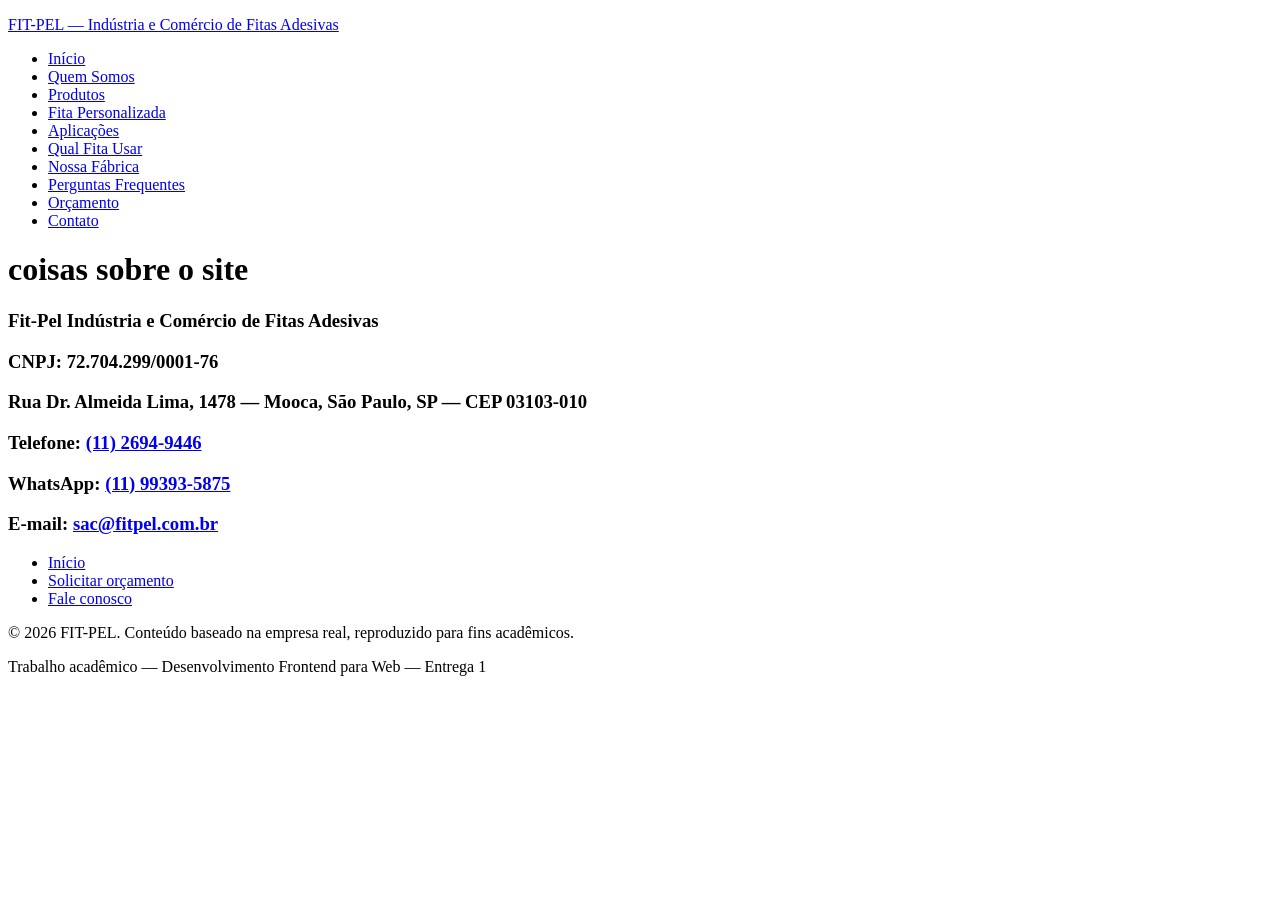
==== index.html @ a75e1e49 "criacao do arquivo index com header e footer" ====
<!DOCTYPE html>
<html lang="pt-BR">
<head>
    <meta charset="UTF-8">
    <meta name="viewport" content="width=device-width, initial-scale=1.0">
    <title>FIT-PEL — Fabricante de Fitas Adesivas em São Paulo</title>
    <meta name="description" content="Fabricante de fitas adesivas há 37 anos. Fitas padrão e personalizadas para indústrias, distribuidores e e-commerces de todo o Brasil.">
</head>
<body>
    <header>
        <p><a href="index.html">FIT-PEL — Indústria e Comércio de Fitas Adesivas</a></p>
        <nav aria-label="Navegação principal">
            <ul>
                <li><a href="index.html" aria-current="page">Início</a></li>
                <!-- criar paginas/quem-somos.html -->
                <li><a href="#">Quem Somos</a></li>
                <!-- criar paginas/produtos.html -->
                <li><a href="#">Produtos</a></li>
                <!-- criar paginas/fita-personalizada.html -->
                <li><a href="#">Fita Personalizada</a></li>
                <!-- criar paginas/aplicacoes.html -->
                <li><a href="#">Aplicações</a></li>
                <!-- criar paginas/qual-fita-usar.html -->
                <li><a href="#">Qual Fita Usar</a></li>
                <!-- criar paginas/fabrica.html -->
                <li><a href="#">Nossa Fábrica</a></li>
                <!-- criar paginas/faq.html -->
                <li><a href="#">Perguntas Frequentes</a></li>
                <!-- criar orcamento.html -->
                <li><a href="#">Orçamento</a></li>
                <!-- criar contato.html -->
                <li><a href="#">Contato</a></li>
            </ul>
        </nav>
    </header>
    
    <h1> coisas sobre o site</h1>

    <footer>
        <h3>
          <p>Fit-Pel Indústria e Comércio de Fitas Adesivas</p>
          <p>CNPJ: 72.704.299/0001-76</p>
          <p>Rua Dr. Almeida Lima, 1478 — Mooca, São Paulo, SP — CEP 03103-010</p>
          <p>Telefone: <a href="tel:+551126949446">(11) 2694-9446</a></p>
          <p>WhatsApp: <a href="https://wa.me/5511993935875">(11) 99393-5875</a></p>
          <p>E-mail: <a href="mailto:sac@fitpel.com.br">sac@fitpel.com.br</a></p>
        </h3>
        <nav aria-label="Links rápidos do rodapé">
            <ul>
                <li><a href="index.html">Início</a></li>
                <!-- TODO: criar orcamento.html -->
                <li><a href="#">Solicitar orçamento</a></li>
                <!-- TODO: criar contato.html -->
                <li><a href="#">Fale conosco</a></li>
            </ul>
        </nav>
        <p>&copy; 2026 FIT-PEL. Conteúdo baseado na empresa real, reproduzido para fins acadêmicos.</p>
        <p>Trabalho acadêmico — Desenvolvimento Frontend para Web — Entrega 1</p>
      </footer>

</body>
</html>
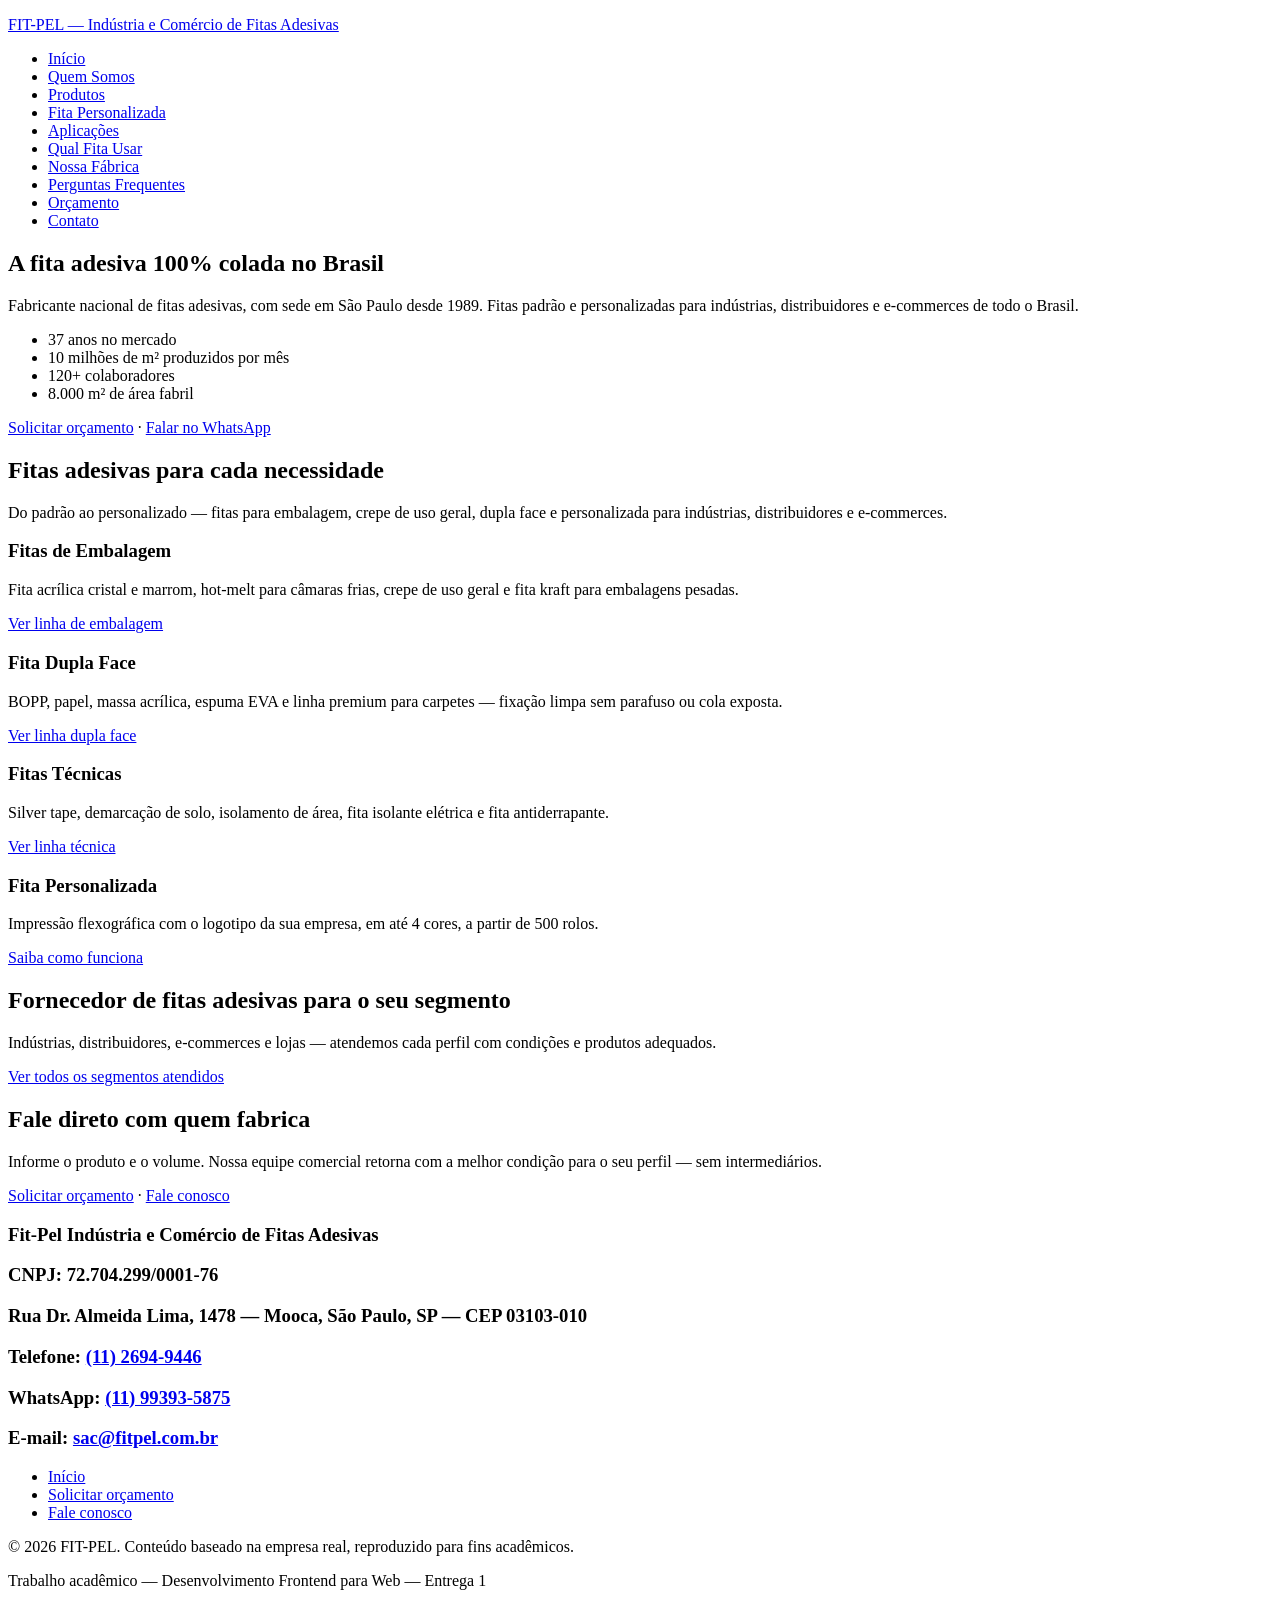
==== commit f482c72f: "feat: adiciona conteudo principal da pagina com main e sections" ====
--- a/index.html
+++ b/index.html
@@ -34,7 +34,76 @@
         </nav>
     </header>
     
-    <h1> coisas sobre o site</h1>
+    <main>
+        <section aria-labelledby="hero-titulo">
+            <h1 id="hero-titulo">A fita adesiva 100% colada no Brasil</h1>
+            <p>Fabricante nacional de fitas adesivas, com sede em São Paulo desde 1989. Fitas padrão e personalizadas para indústrias, distribuidores e e-commerces de todo o Brasil.</p>
+            <ul>
+                <li>37 anos no mercado</li>
+                <li>10 milhões de m² produzidos por mês</li>
+                <li>120+ colaboradores</li>
+                <li>8.000 m² de área fabril</li>
+            </ul>
+            <p>
+                <!-- TODO: criar orcamento.html -->
+                <a href="#">Solicitar orçamento</a> ·
+                <a href="https://wa.me/5511993935875">Falar no WhatsApp</a>
+            </p>
+        </section>
+
+        <section aria-labelledby="linha-titulo">
+            <h2 id="linha-titulo">Fitas adesivas para cada necessidade</h2>
+            <p>Do padrão ao personalizado — fitas para embalagem, crepe de uso geral, dupla face e personalizada para indústrias, distribuidores e e-commerces.</p>
+
+            <article>
+                <h3>Fitas de Embalagem</h3>
+                <p>Fita acrílica cristal e marrom, hot-melt para câmaras frias, crepe de uso geral e fita kraft para embalagens pesadas.</p>
+                <!-- criar paginas/produtos.html -->
+                <p><a href="#">Ver linha de embalagem</a></p>
+            </article>
+
+            <article>
+                <h3>Fita Dupla Face</h3>
+                <p>BOPP, papel, massa acrílica, espuma EVA e linha premium para carpetes — fixação limpa sem parafuso ou cola exposta.</p>
+                <!-- TODO: criar paginas/produtos.html -->
+                <p><a href="#">Ver linha dupla face</a></p>
+            </article>
+
+            <article>
+                <h3>Fitas Técnicas</h3>
+                <p>Silver tape, demarcação de solo, isolamento de área, fita isolante elétrica e fita antiderrapante.</p>
+                <!-- TODO: criar paginas/produtos.html -->
+                <p><a href="#">Ver linha técnica</a></p>
+            </article>
+
+            <article>
+                <h3>Fita Personalizada</h3>
+                <p>Impressão flexográfica com o logotipo da sua empresa, em até 4 cores, a partir de 500 rolos.</p>
+                <!-- TODO: criar paginas/fita-personalizada.html -->
+                <p><a href="#">Saiba como funciona</a></p>
+            </article>
+        </section>
+
+        <section aria-labelledby="segmentos-titulo">
+            <h2 id="segmentos-titulo">Fornecedor de fitas adesivas para o seu segmento</h2>
+            <p>Indústrias, distribuidores, e-commerces e lojas — atendemos cada perfil com condições e produtos adequados.</p>
+            <!-- TODO: criar paginas/aplicacoes.html -->
+            <p><a href="#">Ver todos os segmentos atendidos</a></p>
+        </section>
+
+        <section aria-labelledby="cta-titulo">
+            <h2 id="cta-titulo">Fale direto com quem fabrica</h2>
+            <p>Informe o produto e o volume. Nossa equipe comercial retorna com a melhor condição para o seu perfil — sem intermediários.</p>
+            <p>
+                <!-- criar orcamento.html -->
+                <a href="#">Solicitar orçamento</a> ·
+                <!-- criar contato.html -->
+                <a href="#">Fale conosco</a>
+            </p>
+        </section>
+
+
+    </main>
 
     <footer>
         <h3>
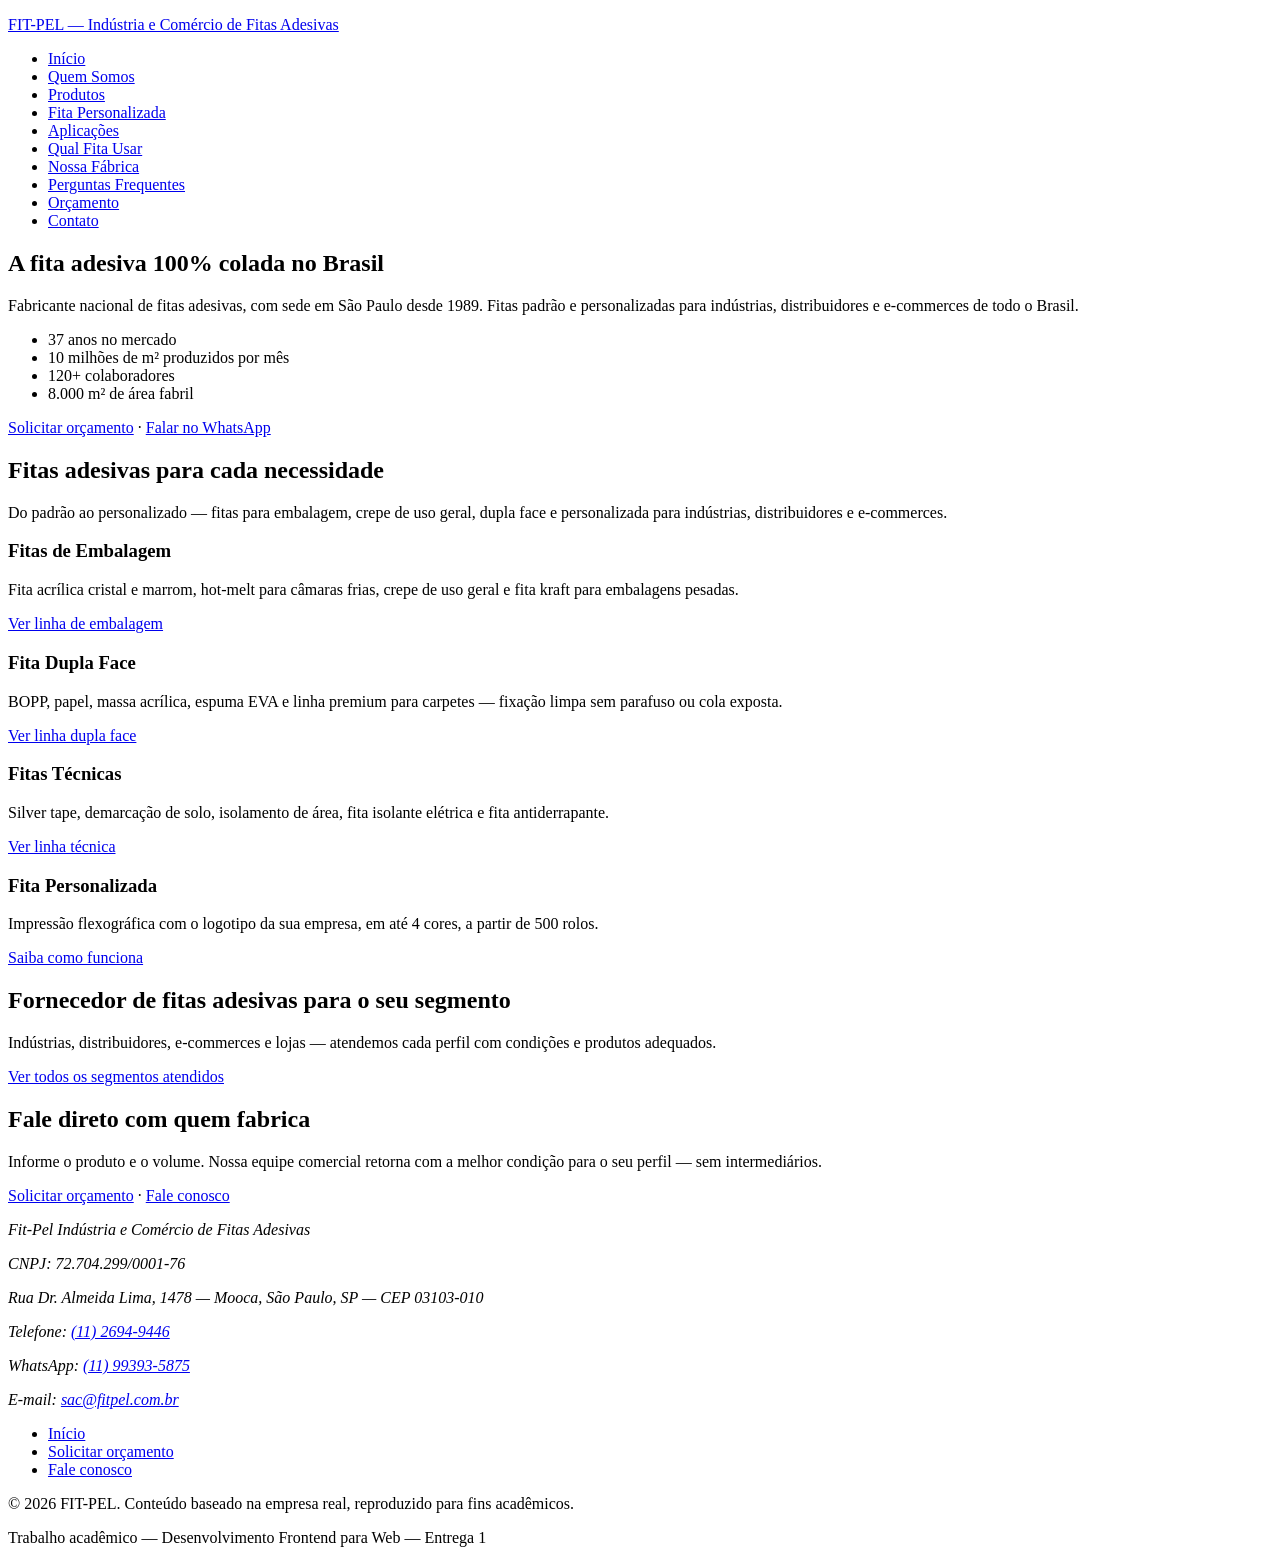
==== commit 9765bcd5: "chore: padroniza comentarios TODO no codigo" ====
--- a/index.html
+++ b/index.html
@@ -7,6 +7,7 @@
     <meta name="description" content="Fabricante de fitas adesivas há 37 anos. Fitas padrão e personalizadas para indústrias, distribuidores e e-commerces de todo o Brasil.">
 </head>
 <body>
+
     <header>
         <p><a href="index.html">FIT-PEL — Indústria e Comércio de Fitas Adesivas</a></p>
         <nav aria-label="Navegação principal">
@@ -58,14 +59,14 @@
             <article>
                 <h3>Fitas de Embalagem</h3>
                 <p>Fita acrílica cristal e marrom, hot-melt para câmaras frias, crepe de uso geral e fita kraft para embalagens pesadas.</p>
-                <!-- criar paginas/produtos.html -->
+                <!-- TODO: criar paginas/produtos.html -->
                 <p><a href="#">Ver linha de embalagem</a></p>
             </article>
 
             <article>
                 <h3>Fita Dupla Face</h3>
                 <p>BOPP, papel, massa acrílica, espuma EVA e linha premium para carpetes — fixação limpa sem parafuso ou cola exposta.</p>
-                <!-- TODO: criar paginas/produtos.html -->
+                <!-- TODO:criar paginas/produtos.html -->
                 <p><a href="#">Ver linha dupla face</a></p>
             </article>
 
@@ -87,7 +88,7 @@
         <section aria-labelledby="segmentos-titulo">
             <h2 id="segmentos-titulo">Fornecedor de fitas adesivas para o seu segmento</h2>
             <p>Indústrias, distribuidores, e-commerces e lojas — atendemos cada perfil com condições e produtos adequados.</p>
-            <!-- TODO: criar paginas/aplicacoes.html -->
+            <!-- TODO: paginas/aplicacoes.html -->
             <p><a href="#">Ver todos os segmentos atendidos</a></p>
         </section>
 
@@ -95,25 +96,24 @@
             <h2 id="cta-titulo">Fale direto com quem fabrica</h2>
             <p>Informe o produto e o volume. Nossa equipe comercial retorna com a melhor condição para o seu perfil — sem intermediários.</p>
             <p>
-                <!-- criar orcamento.html -->
+                <!-- TODO: criar orcamento.html -->
                 <a href="#">Solicitar orçamento</a> ·
-                <!-- criar contato.html -->
+                <!-- TODO: criar contato.html -->
                 <a href="#">Fale conosco</a>
             </p>
         </section>
 
-
     </main>
 
     <footer>
-        <h3>
+        <address>
           <p>Fit-Pel Indústria e Comércio de Fitas Adesivas</p>
           <p>CNPJ: 72.704.299/0001-76</p>
           <p>Rua Dr. Almeida Lima, 1478 — Mooca, São Paulo, SP — CEP 03103-010</p>
           <p>Telefone: <a href="tel:+551126949446">(11) 2694-9446</a></p>
           <p>WhatsApp: <a href="https://wa.me/5511993935875">(11) 99393-5875</a></p>
           <p>E-mail: <a href="mailto:sac@fitpel.com.br">sac@fitpel.com.br</a></p>
-        </h3>
+        </address>
         <nav aria-label="Links rápidos do rodapé">
             <ul>
                 <li><a href="index.html">Início</a></li>
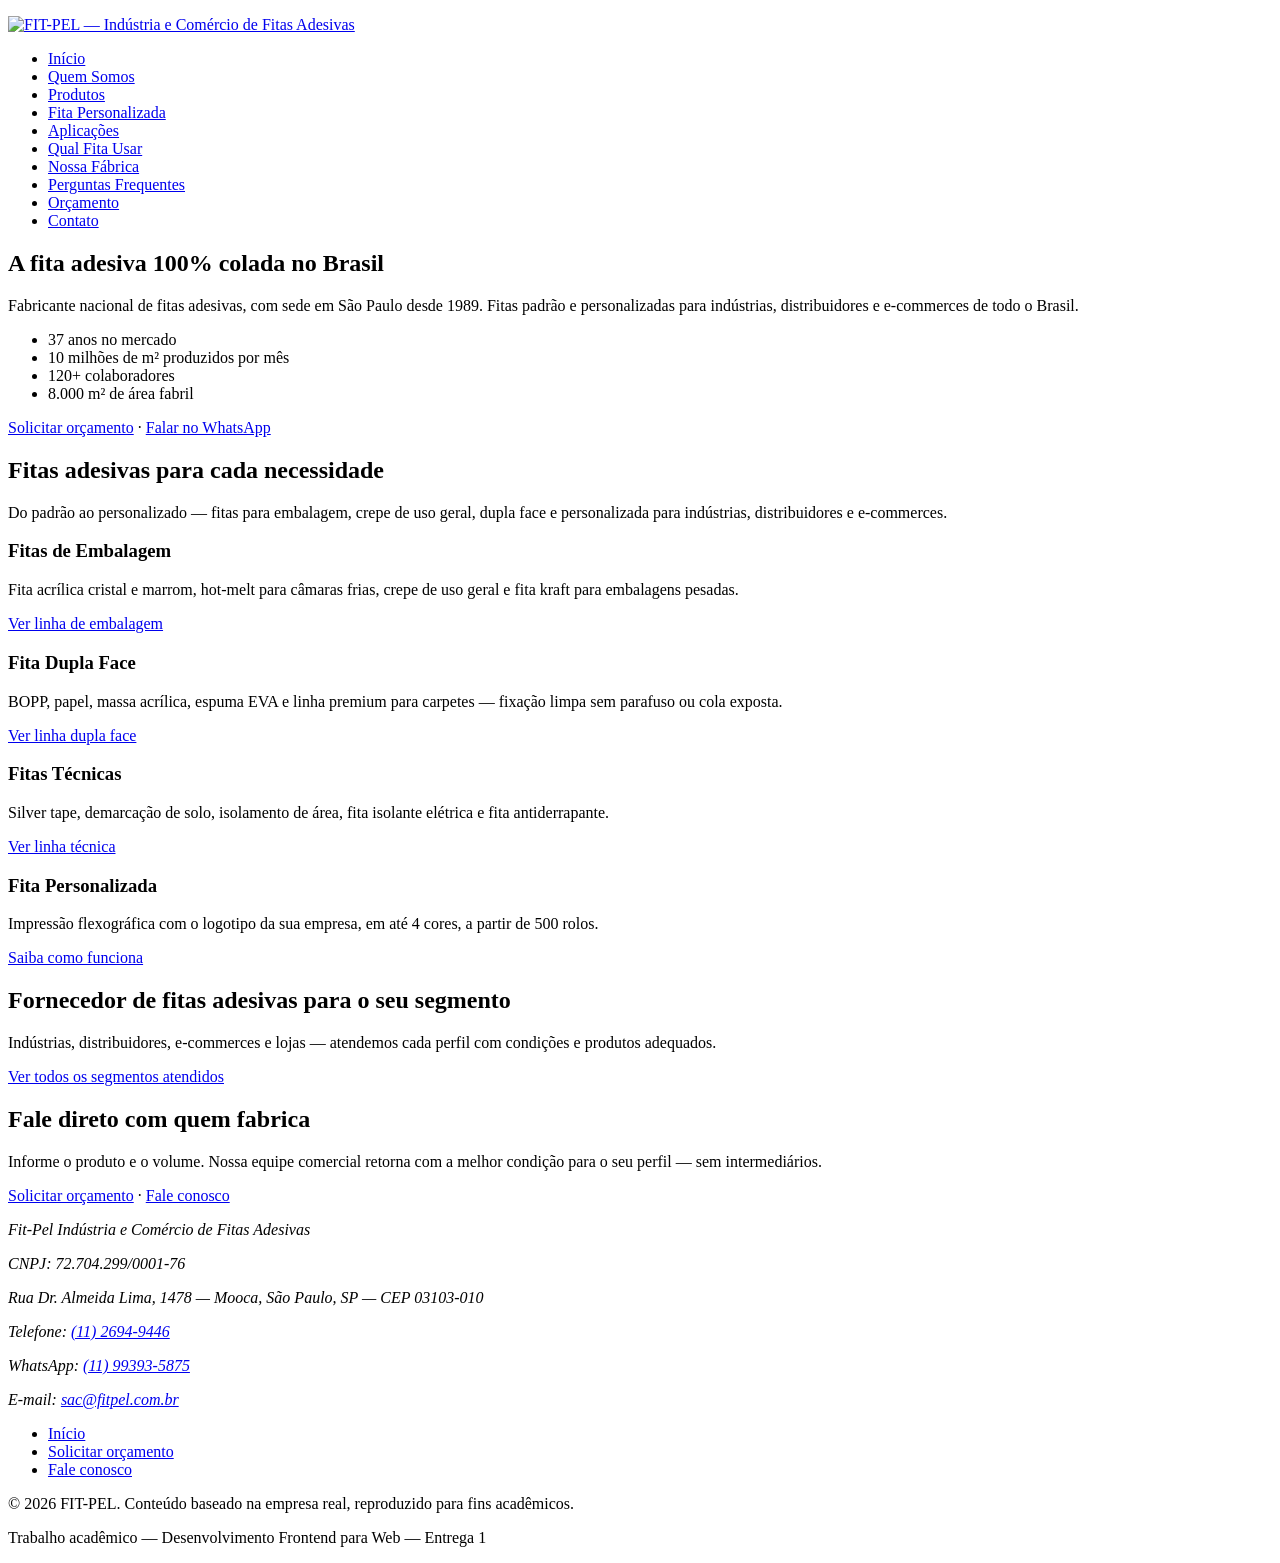
==== commit 9d8f7f73: "feat: adiciona conteudo principal da pagina inicial" ====
--- a/index.html
+++ b/index.html
@@ -1,131 +1,133 @@
 <!DOCTYPE html>
 <html lang="pt-BR">
+
 <head>
-    <meta charset="UTF-8">
-    <meta name="viewport" content="width=device-width, initial-scale=1.0">
-    <title>FIT-PEL — Fabricante de Fitas Adesivas em São Paulo</title>
-    <meta name="description" content="Fabricante de fitas adesivas há 37 anos. Fitas padrão e personalizadas para indústrias, distribuidores e e-commerces de todo o Brasil.">
+  <meta charset="UTF-8">
+  <meta name="viewport" content="width=device-width, initial-scale=1.0">
+  <title>FIT-PEL — Fabricante de Fitas Adesivas em São Paulo</title>
+  <meta name="description"
+    content="Fabricante de fitas adesivas há 37 anos. Fitas padrão e personalizadas para indústrias, distribuidores e e-commerces de todo o Brasil.">
 </head>
+
 <body>
 
-    <header>
-        <p><a href="index.html">FIT-PEL — Indústria e Comércio de Fitas Adesivas</a></p>
-        <nav aria-label="Navegação principal">
-            <ul>
-                <li><a href="index.html" aria-current="page">Início</a></li>
-                <!-- criar paginas/quem-somos.html -->
-                <li><a href="#">Quem Somos</a></li>
-                <!-- criar paginas/produtos.html -->
-                <li><a href="#">Produtos</a></li>
-                <!-- criar paginas/fita-personalizada.html -->
-                <li><a href="#">Fita Personalizada</a></li>
-                <!-- criar paginas/aplicacoes.html -->
-                <li><a href="#">Aplicações</a></li>
-                <!-- criar paginas/qual-fita-usar.html -->
-                <li><a href="#">Qual Fita Usar</a></li>
-                <!-- criar paginas/fabrica.html -->
-                <li><a href="#">Nossa Fábrica</a></li>
-                <!-- criar paginas/faq.html -->
-                <li><a href="#">Perguntas Frequentes</a></li>
-                <!-- criar orcamento.html -->
-                <li><a href="#">Orçamento</a></li>
-                <!-- criar contato.html -->
-                <li><a href="#">Contato</a></li>
-            </ul>
-        </nav>
-    </header>
-    
-    <main>
-        <section aria-labelledby="hero-titulo">
-            <h1 id="hero-titulo">A fita adesiva 100% colada no Brasil</h1>
-            <p>Fabricante nacional de fitas adesivas, com sede em São Paulo desde 1989. Fitas padrão e personalizadas para indústrias, distribuidores e e-commerces de todo o Brasil.</p>
-            <ul>
-                <li>37 anos no mercado</li>
-                <li>10 milhões de m² produzidos por mês</li>
-                <li>120+ colaboradores</li>
-                <li>8.000 m² de área fabril</li>
-            </ul>
-            <p>
-                <!-- TODO: criar orcamento.html -->
-                <a href="#">Solicitar orçamento</a> ·
-                <a href="https://wa.me/5511993935875">Falar no WhatsApp</a>
-            </p>
-        </section>
+  <header>
+    <p><a href="index.html"><img src="assets/img/logo-fitpel.webp" alt="FIT-PEL — Indústria e Comércio de Fitas Adesivas" width="150"></a></p>
+    <nav aria-label="Navegação principal">
+      <ul>
+        <li><a href="index.html" aria-current="page">Início</a></li>
+        <li><a href="paginas/quem-somos.html">Quem Somos</a></li>
+        <li><a href="paginas/produtos.html">Produtos</a></li>
+        <li><a href="paginas/fita-personalizada.html">Fita Personalizada</a></li>
+        <li><a href="paginas/aplicacoes.html">Aplicações</a></li>
+        <li><a href="paginas/qual-fita-usar.html">Qual Fita Usar</a></li>
+        <li><a href="paginas/fabrica.html">Nossa Fábrica</a></li>
+        <li><a href="paginas/faq.html">Perguntas Frequentes</a></li>
+        <li><a href="orcamento.html">Orçamento</a></li>
+        <li><a href="contato.html">Contato</a></li>
+      </ul>
+    </nav>
+  </header>
 
-        <section aria-labelledby="linha-titulo">
-            <h2 id="linha-titulo">Fitas adesivas para cada necessidade</h2>
-            <p>Do padrão ao personalizado — fitas para embalagem, crepe de uso geral, dupla face e personalizada para indústrias, distribuidores e e-commerces.</p>
+  <main>
+    <section aria-labelledby="hero-titulo">
+      <h1 id="hero-titulo">A fita adesiva 100% colada no Brasil</h1>
+      <p>Fabricante nacional de fitas adesivas, com sede em São Paulo desde 1989. Fitas padrão e personalizadas
+        para indústrias, distribuidores e e-commerces de todo o Brasil.</p>
+      <ul>
+        <li>37 anos no mercado</li>
+        <li>10 milhões de m² produzidos por mês</li>
+        <li>120+ colaboradores</li>
+        <li>8.000 m² de área fabril</li>
+      </ul>
+      <p>
+        <!-- TODO: criar orcamento.html -->
+        <a href="#">Solicitar orçamento</a> ·
+        <a href="https://wa.me/5511993935875">Falar no WhatsApp</a>
+      </p>
+    </section>
 
-            <article>
-                <h3>Fitas de Embalagem</h3>
-                <p>Fita acrílica cristal e marrom, hot-melt para câmaras frias, crepe de uso geral e fita kraft para embalagens pesadas.</p>
-                <!-- TODO: criar paginas/produtos.html -->
-                <p><a href="#">Ver linha de embalagem</a></p>
-            </article>
+    <section aria-labelledby="linha-titulo">
+      <h2 id="linha-titulo">Fitas adesivas para cada necessidade</h2>
+      <p>Do padrão ao personalizado — fitas para embalagem, crepe de uso geral, dupla face e personalizada para
+        indústrias, distribuidores e e-commerces.</p>
 
-            <article>
-                <h3>Fita Dupla Face</h3>
-                <p>BOPP, papel, massa acrílica, espuma EVA e linha premium para carpetes — fixação limpa sem parafuso ou cola exposta.</p>
-                <!-- TODO:criar paginas/produtos.html -->
-                <p><a href="#">Ver linha dupla face</a></p>
-            </article>
+      <article>
+        <h3>Fitas de Embalagem</h3>
+        <p>Fita acrílica cristal e marrom, hot-melt para câmaras frias, crepe de uso geral e fita kraft para
+          embalagens pesadas.</p>
+        <!-- TODO: criar paginas/produtos.html -->
+        <p><a href="#">Ver linha de embalagem</a></p>
+      </article>
 
-            <article>
-                <h3>Fitas Técnicas</h3>
-                <p>Silver tape, demarcação de solo, isolamento de área, fita isolante elétrica e fita antiderrapante.</p>
-                <!-- TODO: criar paginas/produtos.html -->
-                <p><a href="#">Ver linha técnica</a></p>
-            </article>
+      <article>
+        <h3>Fita Dupla Face</h3>
+        <p>BOPP, papel, massa acrílica, espuma EVA e linha premium para carpetes — fixação limpa sem parafuso ou
+          cola exposta.</p>
+        <!-- TODO:criar paginas/produtos.html -->
+        <p><a href="#">Ver linha dupla face</a></p>
+      </article>
 
-            <article>
-                <h3>Fita Personalizada</h3>
-                <p>Impressão flexográfica com o logotipo da sua empresa, em até 4 cores, a partir de 500 rolos.</p>
-                <!-- TODO: criar paginas/fita-personalizada.html -->
-                <p><a href="#">Saiba como funciona</a></p>
-            </article>
-        </section>
+      <article>
+        <h3>Fitas Técnicas</h3>
+        <p>Silver tape, demarcação de solo, isolamento de área, fita isolante elétrica e fita antiderrapante.
+        </p>
+        <!-- TODO: criar paginas/produtos.html -->
+        <p><a href="#">Ver linha técnica</a></p>
+      </article>
 
-        <section aria-labelledby="segmentos-titulo">
-            <h2 id="segmentos-titulo">Fornecedor de fitas adesivas para o seu segmento</h2>
-            <p>Indústrias, distribuidores, e-commerces e lojas — atendemos cada perfil com condições e produtos adequados.</p>
-            <!-- TODO: paginas/aplicacoes.html -->
-            <p><a href="#">Ver todos os segmentos atendidos</a></p>
-        </section>
+      <article>
+        <h3>Fita Personalizada</h3>
+        <p>Impressão flexográfica com o logotipo da sua empresa, em até 4 cores, a partir de 500 rolos.</p>
+        <!-- TODO: criar paginas/fita-personalizada.html -->
+        <p><a href="#">Saiba como funciona</a></p>
+      </article>
+    </section>
 
-        <section aria-labelledby="cta-titulo">
-            <h2 id="cta-titulo">Fale direto com quem fabrica</h2>
-            <p>Informe o produto e o volume. Nossa equipe comercial retorna com a melhor condição para o seu perfil — sem intermediários.</p>
-            <p>
-                <!-- TODO: criar orcamento.html -->
-                <a href="#">Solicitar orçamento</a> ·
-                <!-- TODO: criar contato.html -->
-                <a href="#">Fale conosco</a>
-            </p>
-        </section>
+    <section aria-labelledby="segmentos-titulo">
+      <h2 id="segmentos-titulo">Fornecedor de fitas adesivas para o seu segmento</h2>
+      <p>Indústrias, distribuidores, e-commerces e lojas — atendemos cada perfil com condições e produtos
+        adequados.</p>
+      <!-- TODO: paginas/aplicacoes.html -->
+      <p><a href="#">Ver todos os segmentos atendidos</a></p>
+    </section>
 
-    </main>
+    <section aria-labelledby="cta-titulo">
+      <h2 id="cta-titulo">Fale direto com quem fabrica</h2>
+      <p>Informe o produto e o volume. Nossa equipe comercial retorna com a melhor condição para o seu perfil —
+        sem intermediários.</p>
+      <p>
+        <!-- TODO: criar orcamento.html -->
+        <a href="#">Solicitar orçamento</a> ·
+        <!-- TODO: criar contato.html -->
+        <a href="#">Fale conosco</a>
+      </p>
+    </section>
 
-    <footer>
-        <address>
-          <p>Fit-Pel Indústria e Comércio de Fitas Adesivas</p>
-          <p>CNPJ: 72.704.299/0001-76</p>
-          <p>Rua Dr. Almeida Lima, 1478 — Mooca, São Paulo, SP — CEP 03103-010</p>
-          <p>Telefone: <a href="tel:+551126949446">(11) 2694-9446</a></p>
-          <p>WhatsApp: <a href="https://wa.me/5511993935875">(11) 99393-5875</a></p>
-          <p>E-mail: <a href="mailto:sac@fitpel.com.br">sac@fitpel.com.br</a></p>
-        </address>
-        <nav aria-label="Links rápidos do rodapé">
-            <ul>
-                <li><a href="index.html">Início</a></li>
-                <!-- TODO: criar orcamento.html -->
-                <li><a href="#">Solicitar orçamento</a></li>
-                <!-- TODO: criar contato.html -->
-                <li><a href="#">Fale conosco</a></li>
-            </ul>
-        </nav>
-        <p>&copy; 2026 FIT-PEL. Conteúdo baseado na empresa real, reproduzido para fins acadêmicos.</p>
-        <p>Trabalho acadêmico — Desenvolvimento Frontend para Web — Entrega 1</p>
-      </footer>
+  </main>
+
+  <footer>
+    <address>
+      <p>Fit-Pel Indústria e Comércio de Fitas Adesivas</p>
+      <p>CNPJ: 72.704.299/0001-76</p>
+      <p>Rua Dr. Almeida Lima, 1478 — Mooca, São Paulo, SP — CEP 03103-010</p>
+      <p>Telefone: <a href="tel:+551126949446">(11) 2694-9446</a></p>
+      <p>WhatsApp: <a href="https://wa.me/5511993935875">(11) 99393-5875</a></p>
+      <p>E-mail: <a href="mailto:sac@fitpel.com.br">sac@fitpel.com.br</a></p>
+    </address>
+    <nav aria-label="Links rápidos do rodapé">
+      <ul>
+        <li><a href="index.html">Início</a></li>
+        <!-- TODO: criar orcamento.html -->
+        <li><a href="#">Solicitar orçamento</a></li>
+        <!-- TODO: criar contato.html -->
+        <li><a href="#">Fale conosco</a></li>
+      </ul>
+    </nav>
+    <p>&copy; 2026 FIT-PEL. Conteúdo baseado na empresa real, reproduzido para fins acadêmicos.</p>
+    <p>Trabalho acadêmico — Desenvolvimento Frontend para Web — Entrega 1</p>
+  </footer>
 
 </body>
+
 </html>
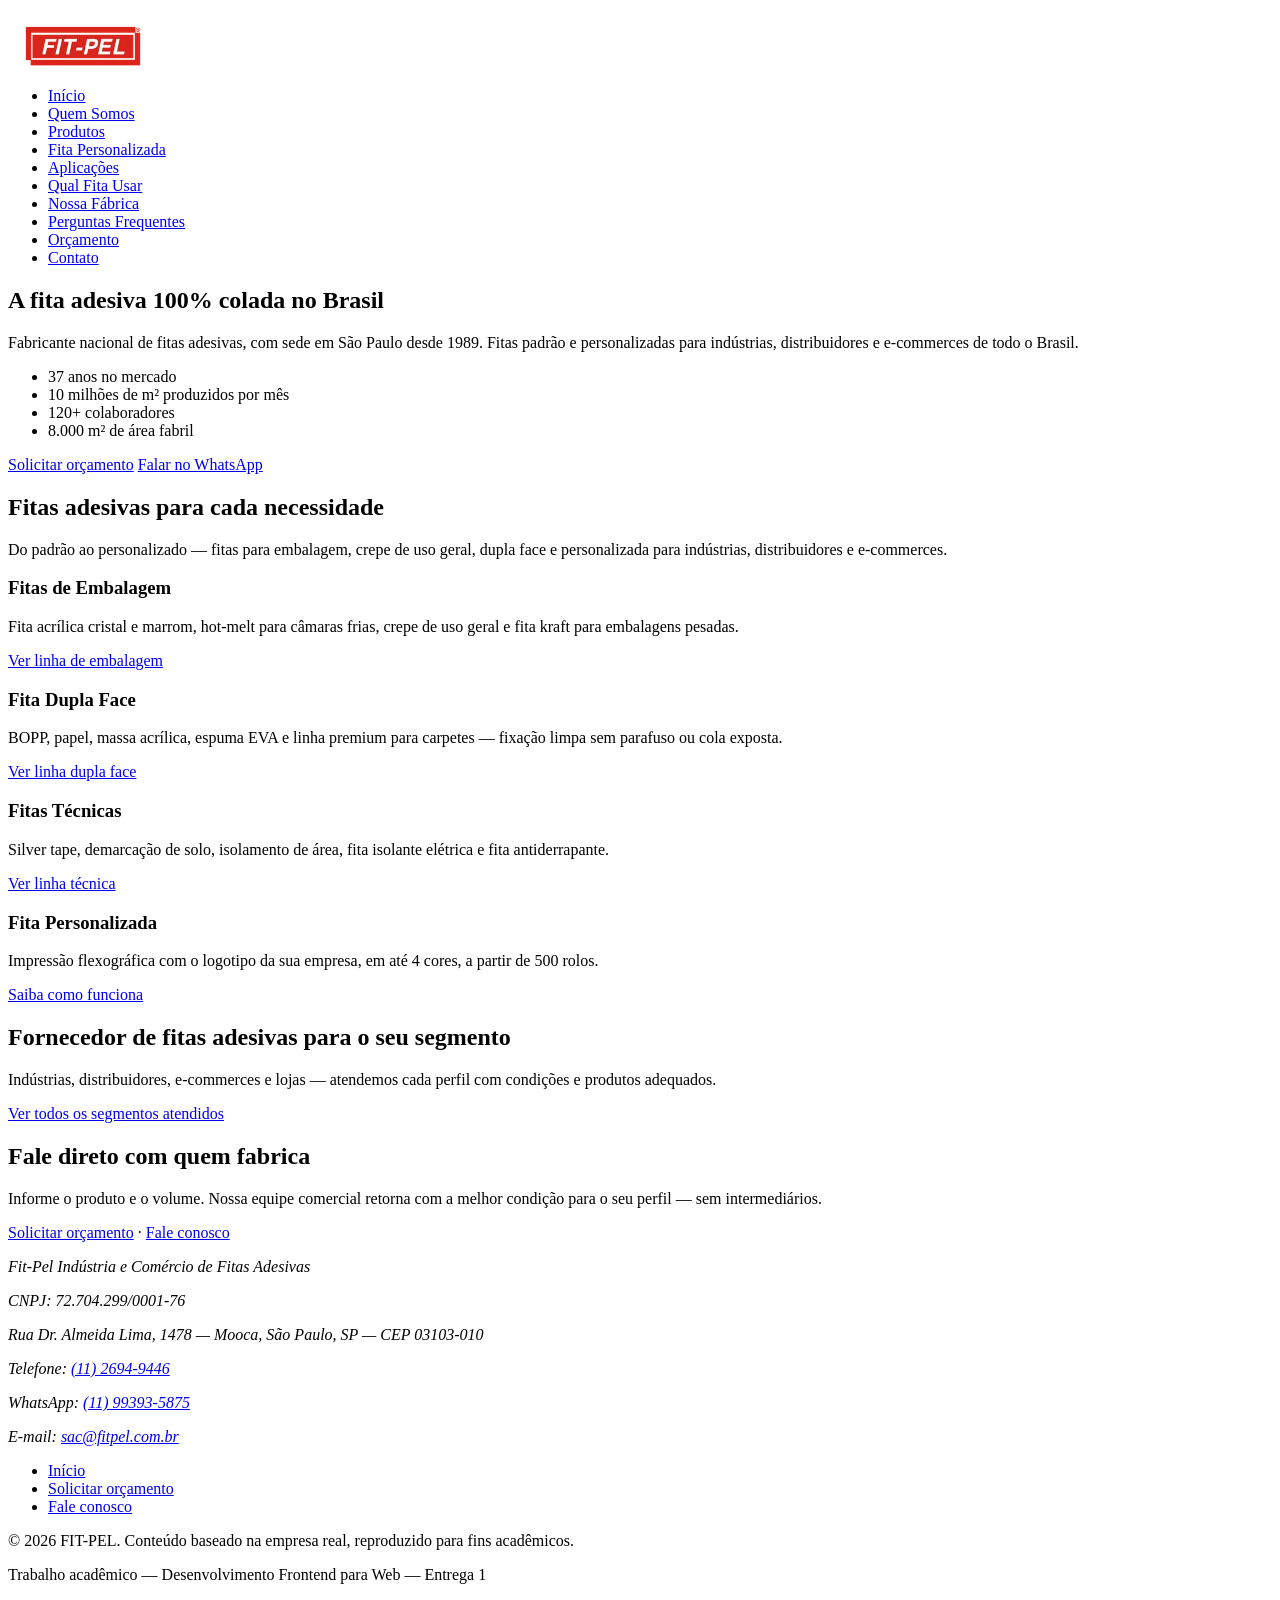
==== commit 6849f931: "Versão 1.0 - ajustes finais no site e README" ====
--- a/index.html
+++ b/index.html
@@ -23,8 +23,8 @@
         <li><a href="paginas/qual-fita-usar.html">Qual Fita Usar</a></li>
         <li><a href="paginas/fabrica.html">Nossa Fábrica</a></li>
         <li><a href="paginas/faq.html">Perguntas Frequentes</a></li>
-        <li><a href="orcamento.html">Orçamento</a></li>
-        <li><a href="contato.html">Contato</a></li>
+        <li><a href="paginas/orcamento.html">Orçamento</a></li>
+        <li><a href="paginas/contato.html">Contato</a></li>
       </ul>
     </nav>
   </header>
@@ -41,8 +41,7 @@
         <li>8.000 m² de área fabril</li>
       </ul>
       <p>
-        <!-- TODO: criar orcamento.html -->
-        <a href="#">Solicitar orçamento</a> ·
+        <a href="paginas/orcamento.html">Solicitar orçamento</a> 
         <a href="https://wa.me/5511993935875">Falar no WhatsApp</a>
       </p>
     </section>
@@ -56,31 +55,27 @@
         <h3>Fitas de Embalagem</h3>
         <p>Fita acrílica cristal e marrom, hot-melt para câmaras frias, crepe de uso geral e fita kraft para
           embalagens pesadas.</p>
-        <!-- TODO: criar paginas/produtos.html -->
-        <p><a href="#">Ver linha de embalagem</a></p>
+        <p><a href="paginas/produtos.html">Ver linha de embalagem</a></p>
       </article>
 
       <article>
         <h3>Fita Dupla Face</h3>
         <p>BOPP, papel, massa acrílica, espuma EVA e linha premium para carpetes — fixação limpa sem parafuso ou
           cola exposta.</p>
-        <!-- TODO:criar paginas/produtos.html -->
-        <p><a href="#">Ver linha dupla face</a></p>
+        <p><a href="paginas/produtos.html">Ver linha dupla face</a></p>
       </article>
 
       <article>
         <h3>Fitas Técnicas</h3>
         <p>Silver tape, demarcação de solo, isolamento de área, fita isolante elétrica e fita antiderrapante.
         </p>
-        <!-- TODO: criar paginas/produtos.html -->
-        <p><a href="#">Ver linha técnica</a></p>
+        <p><a href="paginas/produtos.html">Ver linha técnica</a></p>
       </article>
 
       <article>
         <h3>Fita Personalizada</h3>
         <p>Impressão flexográfica com o logotipo da sua empresa, em até 4 cores, a partir de 500 rolos.</p>
-        <!-- TODO: criar paginas/fita-personalizada.html -->
-        <p><a href="#">Saiba como funciona</a></p>
+        <p><a href="paginas/fita-personalizada.html">Saiba como funciona</a></p>
       </article>
     </section>
 
@@ -88,8 +83,7 @@
       <h2 id="segmentos-titulo">Fornecedor de fitas adesivas para o seu segmento</h2>
       <p>Indústrias, distribuidores, e-commerces e lojas — atendemos cada perfil com condições e produtos
         adequados.</p>
-      <!-- TODO: paginas/aplicacoes.html -->
-      <p><a href="#">Ver todos os segmentos atendidos</a></p>
+      <p><a href="paginas/aplicacoes.html">Ver todos os segmentos atendidos</a></p>
     </section>
 
     <section aria-labelledby="cta-titulo">
@@ -97,10 +91,8 @@
       <p>Informe o produto e o volume. Nossa equipe comercial retorna com a melhor condição para o seu perfil —
         sem intermediários.</p>
       <p>
-        <!-- TODO: criar orcamento.html -->
-        <a href="#">Solicitar orçamento</a> ·
-        <!-- TODO: criar contato.html -->
-        <a href="#">Fale conosco</a>
+        <a href="paginas/orcamento.html">Solicitar orçamento</a> ·
+        <a href="paginas/contato.html">Fale conosco</a>
       </p>
     </section>
 
@@ -118,10 +110,8 @@
     <nav aria-label="Links rápidos do rodapé">
       <ul>
         <li><a href="index.html">Início</a></li>
-        <!-- TODO: criar orcamento.html -->
-        <li><a href="#">Solicitar orçamento</a></li>
-        <!-- TODO: criar contato.html -->
-        <li><a href="#">Fale conosco</a></li>
+        <li><a href="paginas/orcamento.html">Solicitar orçamento</a></li>
+        <li><a href="paginas/contato.html">Fale conosco</a></li>
       </ul>
     </nav>
     <p>&copy; 2026 FIT-PEL. Conteúdo baseado na empresa real, reproduzido para fins acadêmicos.</p>
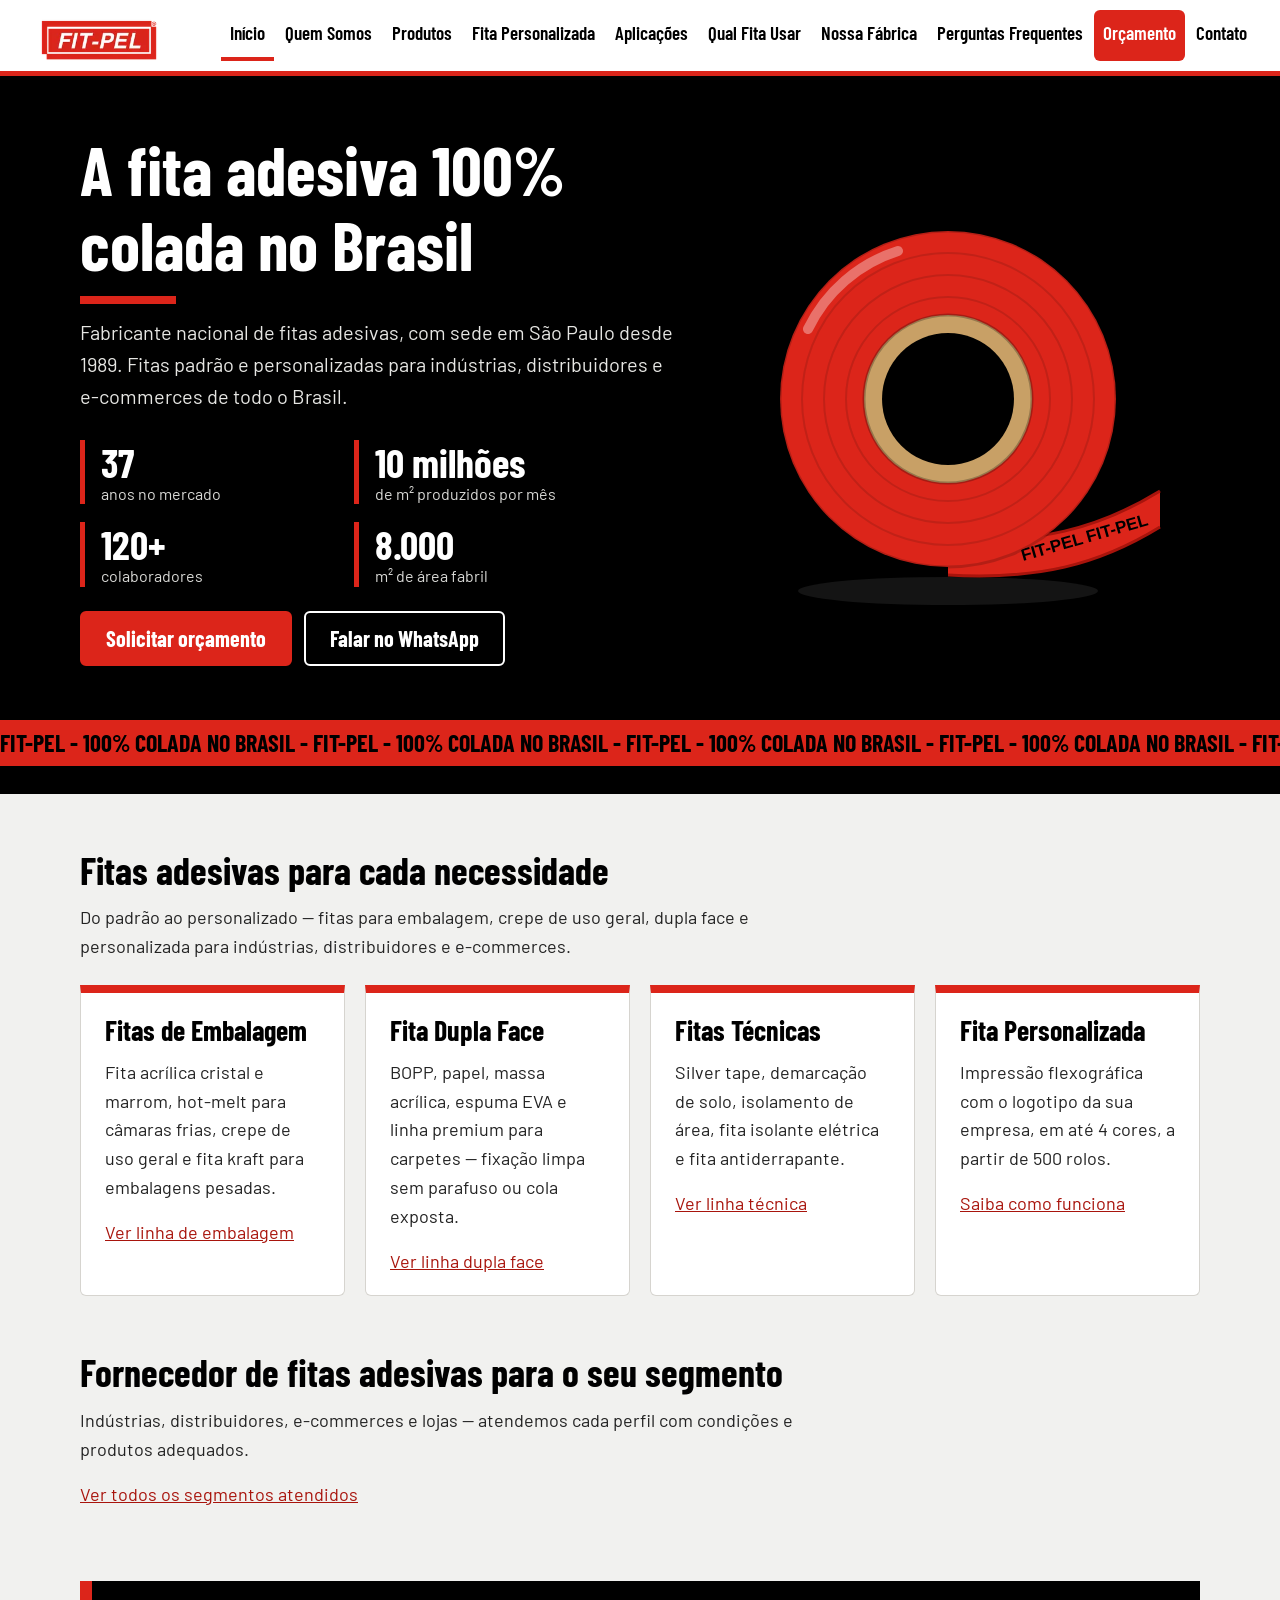
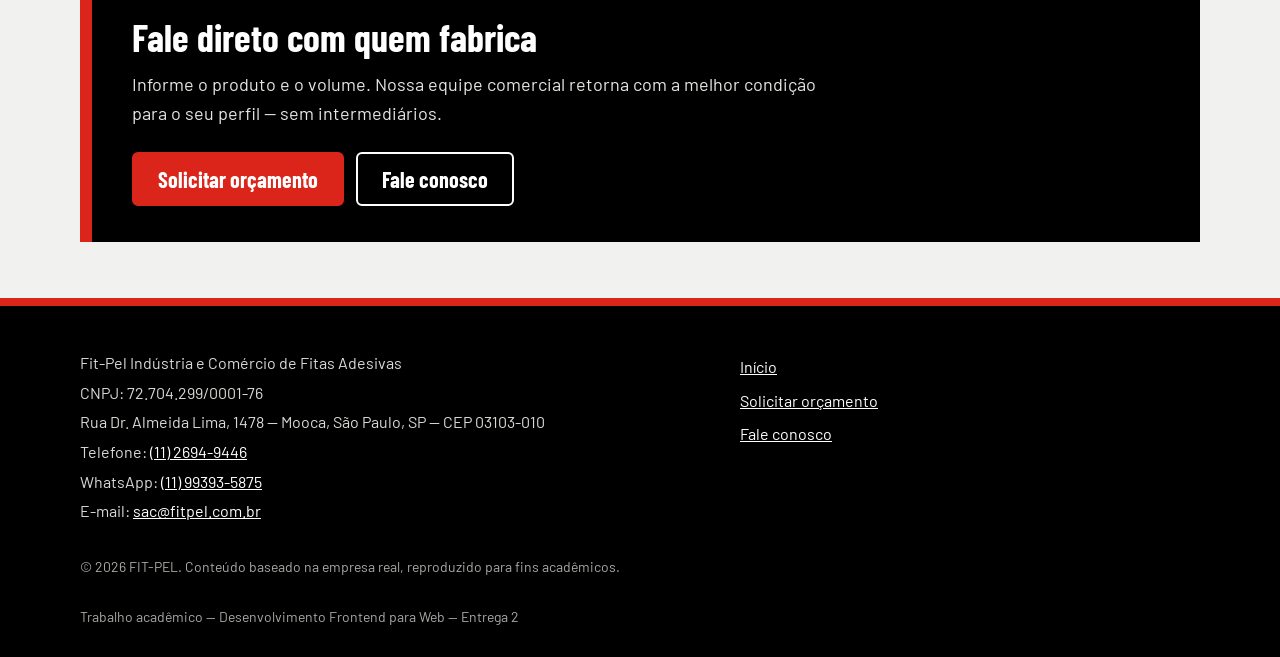
==== commit e6cdc8bc: "feat: liga CSS e JS as paginas, adiciona SVG e corrige caminhos" ====
--- a/index.html
+++ b/index.html
@@ -7,13 +7,22 @@
   <title>FIT-PEL — Fabricante de Fitas Adesivas em São Paulo</title>
   <meta name="description"
     content="Fabricante de fitas adesivas há 37 anos. Fitas padrão e personalizadas para indústrias, distribuidores e e-commerces de todo o Brasil.">
+  <link rel="icon" type="image/svg+xml" href="assets/img/favicon.svg">
+  <link rel="preconnect" href="https://fonts.googleapis.com">
+  <link rel="preconnect" href="https://fonts.gstatic.com" crossorigin>
+  <link rel="stylesheet" href="https://fonts.googleapis.com/css2?family=Barlow+Condensed:wght@600;700&amp;family=Barlow:wght@400;600&amp;display=swap">
+  <link rel="stylesheet" href="css/style.css">
+  <script src="js/main.js" defer></script>
 </head>
 
 <body>
 
-  <header>
-    <p><a href="index.html"><img src="assets/img/logo-fitpel.webp" alt="FIT-PEL — Indústria e Comércio de Fitas Adesivas" width="150"></a></p>
-    <nav aria-label="Navegação principal">
+  <a class="pular" href="#conteudo">Pular para o conteúdo</a>
+
+<header>
+    <p class="logo"><a href="index.html"><img src="assets/img/logo-fitpel.webp" alt="FIT-PEL — Indústria e Comércio de Fitas Adesivas" width="150"></a></p>
+    <button class="menu-toggle" type="button" aria-expanded="false" aria-controls="menu-principal">Menu</button>
+    <nav id="menu-principal" aria-label="Navegação principal">
       <ul>
         <li><a href="index.html" aria-current="page">Início</a></li>
         <li><a href="paginas/quem-somos.html">Quem Somos</a></li>
@@ -23,27 +32,32 @@
         <li><a href="paginas/qual-fita-usar.html">Qual Fita Usar</a></li>
         <li><a href="paginas/fabrica.html">Nossa Fábrica</a></li>
         <li><a href="paginas/faq.html">Perguntas Frequentes</a></li>
-        <li><a href="paginas/orcamento.html">Orçamento</a></li>
+        <li><a class="nav-cta" href="paginas/orcamento.html">Orçamento</a></li>
         <li><a href="paginas/contato.html">Contato</a></li>
       </ul>
     </nav>
   </header>
 
-  <main>
-    <section aria-labelledby="hero-titulo">
-      <h1 id="hero-titulo">A fita adesiva 100% colada no Brasil</h1>
-      <p>Fabricante nacional de fitas adesivas, com sede em São Paulo desde 1989. Fitas padrão e personalizadas
-        para indústrias, distribuidores e e-commerces de todo o Brasil.</p>
-      <ul>
-        <li>37 anos no mercado</li>
-        <li>10 milhões de m² produzidos por mês</li>
-        <li>120+ colaboradores</li>
-        <li>8.000 m² de área fabril</li>
-      </ul>
-      <p>
-        <a href="paginas/orcamento.html">Solicitar orçamento</a> 
-        <a href="https://wa.me/5511993935875">Falar no WhatsApp</a>
-      </p>
+  <main id="conteudo">
+    <section class="hero" aria-labelledby="hero-titulo">
+      <div class="hero-conteudo">
+        <div class="hero-texto">
+          <h1 id="hero-titulo">A fita adesiva 100% colada no Brasil</h1>
+          <p>Fabricante nacional de fitas adesivas, com sede em São Paulo desde 1989. Fitas padrão e personalizadas
+            para indústrias, distribuidores e e-commerces de todo o Brasil.</p>
+          <ul class="numeros">
+            <li><strong data-contar="37">37</strong> anos no mercado</li>
+            <li><strong data-contar="10" data-sufixo=" milhões">10 milhões</strong> de m² produzidos por mês</li>
+            <li><strong data-contar="120" data-sufixo="+">120+</strong> colaboradores</li>
+            <li><strong data-contar="8000">8.000</strong> m² de área fabril</li>
+          </ul>
+          <p class="acoes">
+            <a class="btn" href="paginas/orcamento.html">Solicitar orçamento</a>
+            <a class="btn btn-contorno" href="https://wa.me/5511993935875">Falar no WhatsApp</a>
+          </p>
+        </div>
+        <img class="hero-rolo" src="assets/img/rolo-fita.svg" alt="Ilustração de um rolo de fita adesiva vermelha com a ponta solta estampada FIT-PEL" width="420" height="420">
+      </div>
     </section>
 
     <section aria-labelledby="linha-titulo">
@@ -51,32 +65,34 @@
       <p>Do padrão ao personalizado — fitas para embalagem, crepe de uso geral, dupla face e personalizada para
         indústrias, distribuidores e e-commerces.</p>
 
-      <article>
-        <h3>Fitas de Embalagem</h3>
-        <p>Fita acrílica cristal e marrom, hot-melt para câmaras frias, crepe de uso geral e fita kraft para
-          embalagens pesadas.</p>
-        <p><a href="paginas/produtos.html">Ver linha de embalagem</a></p>
-      </article>
+      <div class="cards">
+        <article>
+          <h3>Fitas de Embalagem</h3>
+          <p>Fita acrílica cristal e marrom, hot-melt para câmaras frias, crepe de uso geral e fita kraft para
+            embalagens pesadas.</p>
+          <p><a href="paginas/produtos.html">Ver linha de embalagem</a></p>
+        </article>
 
-      <article>
-        <h3>Fita Dupla Face</h3>
-        <p>BOPP, papel, massa acrílica, espuma EVA e linha premium para carpetes — fixação limpa sem parafuso ou
-          cola exposta.</p>
-        <p><a href="paginas/produtos.html">Ver linha dupla face</a></p>
-      </article>
+        <article>
+          <h3>Fita Dupla Face</h3>
+          <p>BOPP, papel, massa acrílica, espuma EVA e linha premium para carpetes — fixação limpa sem parafuso ou
+            cola exposta.</p>
+          <p><a href="paginas/produtos.html">Ver linha dupla face</a></p>
+        </article>
 
-      <article>
-        <h3>Fitas Técnicas</h3>
-        <p>Silver tape, demarcação de solo, isolamento de área, fita isolante elétrica e fita antiderrapante.
-        </p>
-        <p><a href="paginas/produtos.html">Ver linha técnica</a></p>
-      </article>
+        <article>
+          <h3>Fitas Técnicas</h3>
+          <p>Silver tape, demarcação de solo, isolamento de área, fita isolante elétrica e fita antiderrapante.
+          </p>
+          <p><a href="paginas/produtos.html">Ver linha técnica</a></p>
+        </article>
 
-      <article>
-        <h3>Fita Personalizada</h3>
-        <p>Impressão flexográfica com o logotipo da sua empresa, em até 4 cores, a partir de 500 rolos.</p>
-        <p><a href="paginas/fita-personalizada.html">Saiba como funciona</a></p>
-      </article>
+        <article>
+          <h3>Fita Personalizada</h3>
+          <p>Impressão flexográfica com o logotipo da sua empresa, em até 4 cores, a partir de 500 rolos.</p>
+          <p><a href="paginas/fita-personalizada.html">Saiba como funciona</a></p>
+        </article>
+      </div>
     </section>
 
     <section aria-labelledby="segmentos-titulo">
@@ -86,13 +102,13 @@
       <p><a href="paginas/aplicacoes.html">Ver todos os segmentos atendidos</a></p>
     </section>
 
-    <section aria-labelledby="cta-titulo">
+    <section class="chamada" aria-labelledby="cta-titulo">
       <h2 id="cta-titulo">Fale direto com quem fabrica</h2>
       <p>Informe o produto e o volume. Nossa equipe comercial retorna com a melhor condição para o seu perfil —
         sem intermediários.</p>
-      <p>
-        <a href="paginas/orcamento.html">Solicitar orçamento</a> ·
-        <a href="paginas/contato.html">Fale conosco</a>
+      <p class="acoes">
+        <a class="btn" href="paginas/orcamento.html">Solicitar orçamento</a>
+        <a class="btn btn-contorno" href="paginas/contato.html">Fale conosco</a>
       </p>
     </section>
 
@@ -115,7 +131,7 @@
       </ul>
     </nav>
     <p>&copy; 2026 FIT-PEL. Conteúdo baseado na empresa real, reproduzido para fins acadêmicos.</p>
-    <p>Trabalho acadêmico — Desenvolvimento Frontend para Web — Entrega 1</p>
+    <p>Trabalho acadêmico — Desenvolvimento Frontend para Web — Entrega 2</p>
   </footer>
 
 </body>
--- a/css/style.css
+++ b/css/style.css
@@ -0,0 +1,939 @@
+@charset "UTF-8";
+
+/* ==========================================================================
+   FIT-PEL — folha de estilo única do site
+   Organização:
+   1. Tokens (cores, fontes)   2. Base   3. Estrutura (header, main, footer)
+   4. Componentes (botões, cards, tabela, formulário, FAQ, mídia)
+   5. Páginas específicas      6. Responsivo
+   ========================================================================== */
+
+/* 1. TOKENS ---------------------------------------------------------------- */
+:root {
+  --vermelho: #DC251A;
+  --vermelho-escuro: #A8140C;
+  --preto: #000000;
+  --texto: #222222;
+  --mudo: #5A5A57;
+  --papel: #F1F1EF;
+  --branco: #FFFFFF;
+  --kraft: #C8A066;
+  --linha: #D6D4CF;
+  --sucesso: #1B5E20;
+
+  --fonte-titulo: "Barlow Condensed", "Arial Narrow", Arial, sans-serif;
+  --fonte-texto: "Barlow", "Segoe UI", Arial, sans-serif;
+}
+
+/* 2. BASE ------------------------------------------------------------------ */
+*,
+*::before,
+*::after {
+  box-sizing: border-box;
+}
+
+html {
+  scroll-behavior: smooth;
+}
+
+body {
+  margin: 0;
+  background: var(--papel);
+  color: var(--texto);
+  font-family: var(--fonte-texto);
+  font-size: 18px;
+  line-height: 1.6;
+}
+
+h1,
+h2,
+h3 {
+  margin: 0 0 12px;
+  font-family: var(--fonte-titulo);
+  font-weight: 700;
+  line-height: 1.1;
+  color: var(--preto);
+}
+
+h1 {
+  font-size: 52px;
+}
+
+h2 {
+  font-size: 38px;
+}
+
+h3 {
+  font-size: 26px;
+}
+
+p {
+  margin: 0 0 16px;
+}
+
+a {
+  color: var(--vermelho-escuro);
+}
+
+a:hover {
+  color: var(--preto);
+}
+
+img,
+video {
+  max-width: 100%;
+  height: auto;
+}
+
+address {
+  font-style: normal;
+}
+
+a:focus,
+button:focus,
+input:focus,
+select:focus,
+textarea:focus,
+summary:focus {
+  outline: 3px solid var(--vermelho);
+  outline-offset: 2px;
+}
+
+[hidden] {
+  display: none !important;
+}
+
+.pular {
+  position: absolute;
+  left: -9999px;
+  top: 8px;
+  z-index: 100;
+  padding: 10px 16px;
+  background: var(--branco);
+  color: var(--preto);
+}
+
+.pular:focus {
+  left: 8px;
+}
+
+/* 3. ESTRUTURA ------------------------------------------------------------- */
+
+/* Cabeçalho e navegação */
+body > header {
+  position: sticky;
+  top: 0;
+  z-index: 50;
+  display: flex;
+  flex-wrap: wrap;
+  align-items: center;
+  justify-content: space-between;
+  gap: 8px 24px;
+  padding: 10px 24px;
+  background: var(--branco);
+  border-bottom: 5px solid var(--vermelho);
+}
+
+.logo {
+  margin: 0;
+  line-height: 0;
+}
+
+.logo img {
+  display: block;
+  width: 150px;
+}
+
+body > header nav ul {
+  display: flex;
+  flex-wrap: wrap;
+  gap: 2px;
+  margin: 0;
+  padding: 0;
+  list-style: none;
+}
+
+body > header nav a {
+  display: block;
+  padding: 8px 9px;
+  font-family: var(--fonte-titulo);
+  font-size: 19px;
+  font-weight: 600;
+  color: var(--preto);
+  text-decoration: none;
+  border-bottom: 4px solid transparent;
+}
+
+body > header nav a:hover,
+body > header nav a[aria-current="page"] {
+  border-bottom-color: var(--vermelho);
+}
+
+body > header nav .nav-cta {
+  background: var(--vermelho);
+  color: var(--branco);
+  border-radius: 6px;
+  border-bottom-color: transparent;
+}
+
+body > header nav .nav-cta:hover {
+  background: var(--preto);
+  border-bottom-color: transparent;
+  color: var(--branco);
+}
+
+.menu-toggle {
+  display: none;
+  padding: 8px 18px;
+  background: var(--preto);
+  color: var(--branco);
+  border: 0;
+  border-radius: 6px;
+  font-family: var(--fonte-titulo);
+  font-size: 20px;
+  font-weight: 600;
+  cursor: pointer;
+}
+
+/* Conteúdo principal: grade de 3 colunas centraliza o miolo e deixa o hero sangrar */
+main {
+  display: grid;
+  grid-template-columns: minmax(20px, 1fr) minmax(0, 1120px) minmax(20px, 1fr);
+}
+
+main > * {
+  grid-column: 2;
+}
+
+main > section {
+  margin: 0 0 56px;
+}
+
+main > section:first-child {
+  margin-top: 48px;
+}
+
+main > section > p,
+main > section > ul,
+main > section > ol {
+  max-width: 72ch;
+}
+
+h1::after {
+  content: "";
+  display: block;
+  width: 96px;
+  height: 8px;
+  margin-top: 14px;
+  background: var(--vermelho);
+}
+
+/* Rodapé */
+body > footer {
+  display: grid;
+  grid-template-columns: minmax(20px, 1fr) minmax(0, 620px) minmax(0, 500px) minmax(20px, 1fr);
+  gap: 28px 0;
+  padding: 44px 0 28px;
+  background: var(--preto);
+  color: #D9D9D6;
+  border-top: 8px solid var(--vermelho);
+  font-size: 16px;
+}
+
+body > footer address {
+  grid-column: 2;
+}
+
+body > footer address p {
+  margin: 0 0 4px;
+}
+
+body > footer nav {
+  grid-column: 3;
+  padding-left: 40px;
+}
+
+body > footer nav ul {
+  margin: 0;
+  padding: 0;
+  list-style: none;
+}
+
+body > footer nav a {
+  display: inline-block;
+  padding: 4px 0;
+}
+
+body > footer a {
+  color: var(--branco);
+}
+
+body > footer a:hover {
+  color: var(--kraft);
+}
+
+body > footer > p {
+  grid-column: 2 / 4;
+  margin: 0;
+  color: #A8A8A4;
+  font-size: 14px;
+}
+
+/* 4. COMPONENTES ----------------------------------------------------------- */
+
+/* Botões (links .btn e <button>) */
+.btn,
+main button,
+.voltar-topo {
+  display: inline-block;
+  padding: 12px 24px;
+  background: var(--vermelho);
+  color: var(--branco);
+  border: 2px solid var(--vermelho);
+  border-radius: 6px;
+  font-family: var(--fonte-titulo);
+  font-size: 22px;
+  font-weight: 700;
+  line-height: 1.2;
+  text-decoration: none;
+  cursor: pointer;
+}
+
+.btn:hover,
+main button:hover,
+.voltar-topo:hover {
+  background: var(--preto);
+  border-color: var(--preto);
+  color: var(--branco);
+}
+
+.btn-contorno,
+main button[type="reset"],
+main button[type="button"] {
+  background: transparent;
+  color: var(--preto);
+  border-color: var(--preto);
+}
+
+.btn-contorno:hover,
+main button[type="reset"]:hover,
+main button[type="button"]:hover {
+  background: var(--preto);
+  color: var(--branco);
+}
+
+.acoes,
+.botoes {
+  display: flex;
+  flex-wrap: wrap;
+  gap: 12px;
+  margin: 24px 0 20px;
+}
+
+/* Cards */
+.cards {
+  display: grid;
+  grid-template-columns: repeat(auto-fit, minmax(250px, 1fr));
+  gap: 20px;
+  margin-top: 24px;
+}
+
+.cards > section {
+  display: flex;
+}
+
+article {
+  flex: 1;
+  padding: 22px 24px 20px;
+  background: var(--branco);
+  border: 1px solid var(--linha);
+  border-top: 8px solid var(--vermelho);
+  border-radius: 0 0 6px 6px;
+}
+
+article h2,
+article h3 {
+  font-size: 28px;
+}
+
+article p:last-child {
+  margin-bottom: 0;
+}
+
+/* Listas: marcador quadrado (fita cortada) e passos numerados */
+main ul {
+  margin: 0 0 16px;
+  padding: 0;
+  list-style: none;
+}
+
+main ul li {
+  position: relative;
+  padding-left: 24px;
+  margin-bottom: 6px;
+}
+
+main ul li::before {
+  content: "";
+  position: absolute;
+  left: 0;
+  top: 0.55em;
+  width: 10px;
+  height: 10px;
+  background: var(--vermelho);
+}
+
+main ol {
+  margin: 24px 0 0;
+  padding: 0;
+  list-style: none;
+  counter-reset: passo;
+}
+
+main ol > li {
+  position: relative;
+  padding: 6px 0 20px 64px;
+  counter-increment: passo;
+}
+
+main ol > li::before {
+  content: counter(passo);
+  position: absolute;
+  left: 0;
+  top: 4px;
+  width: 42px;
+  height: 42px;
+  background: var(--preto);
+  color: var(--branco);
+  border-radius: 50%;
+  font-family: var(--fonte-titulo);
+  font-size: 26px;
+  font-weight: 700;
+  line-height: 42px;
+  text-align: center;
+}
+
+main ol h3 {
+  margin-bottom: 4px;
+  font-size: 24px;
+}
+
+/* Tabelas */
+table {
+  width: 100%;
+  max-width: 860px;
+  margin-bottom: 16px;
+  background: var(--branco);
+  border-collapse: collapse;
+  border: 1px solid var(--linha);
+}
+
+caption {
+  padding-bottom: 10px;
+  font-family: var(--fonte-titulo);
+  font-size: 24px;
+  font-weight: 600;
+  text-align: left;
+}
+
+th {
+  padding: 12px 16px;
+  background: var(--preto);
+  color: var(--branco);
+  font-family: var(--fonte-titulo);
+  font-size: 21px;
+  text-align: left;
+}
+
+td {
+  padding: 12px 16px;
+  border-top: 1px solid var(--linha);
+}
+
+tbody tr:nth-child(even) {
+  background: var(--papel);
+}
+
+/* Formulários (validação é nativa do HTML5; as classes abaixo só dão retorno visual) */
+form {
+  max-width: 860px;
+}
+
+fieldset {
+  display: grid;
+  grid-template-columns: 1fr 1fr;
+  gap: 18px 20px;
+  margin: 0 0 24px;
+  padding: 24px;
+  background: var(--branco);
+  border: 1px solid var(--linha);
+  border-top: 8px solid var(--preto);
+}
+
+legend {
+  padding: 0 10px;
+  font-family: var(--fonte-titulo);
+  font-size: 26px;
+  font-weight: 700;
+}
+
+fieldset p {
+  margin: 0;
+}
+
+fieldset br {
+  display: none;
+}
+
+.campo-largo {
+  grid-column: 1 / -1;
+}
+
+label {
+  display: block;
+  margin-bottom: 6px;
+  font-weight: 600;
+}
+
+input,
+select,
+textarea {
+  width: 100%;
+  padding: 11px 12px;
+  background: var(--branco);
+  color: var(--texto);
+  border: 2px solid #8D8B86;
+  border-radius: 6px;
+  font: inherit;
+}
+
+textarea {
+  resize: vertical;
+}
+
+input.validado:invalid,
+select.validado:invalid,
+textarea.validado:invalid {
+  border-color: var(--vermelho);
+}
+
+input.validado:valid,
+select.validado:valid,
+textarea.validado:valid {
+  border-color: var(--sucesso);
+}
+
+.erro {
+  display: block;
+  margin-top: 4px;
+  color: var(--vermelho-escuro);
+  font-size: 15px;
+  font-weight: 600;
+}
+
+.erro:empty {
+  display: none;
+}
+
+.aviso-sucesso {
+  max-width: 860px;
+  margin: 0 0 24px;
+  padding: 16px 20px;
+  background: #E3F1E4;
+  color: var(--sucesso);
+  border-left: 8px solid var(--sucesso);
+  font-weight: 600;
+}
+
+.aviso-erro {
+  max-width: 860px;
+  margin: 0 0 24px;
+  padding: 16px 20px;
+  background: #FBE4E2;
+  color: var(--vermelho-escuro);
+  border-left: 8px solid var(--vermelho);
+  font-weight: 600;
+}
+
+/* Busca/filtro (JavaScript) */
+.busca {
+  max-width: 520px;
+  margin-top: 24px;
+}
+
+.busca-resultado {
+  min-height: 1.6em;
+  margin: 8px 0 0;
+  color: var(--mudo);
+  font-size: 16px;
+}
+
+/* Perguntas frequentes */
+details {
+  margin-bottom: 12px;
+  background: var(--branco);
+  border: 1px solid var(--linha);
+  border-left: 8px solid var(--preto);
+}
+
+details[open] {
+  border-left-color: var(--vermelho);
+}
+
+summary {
+  display: block;
+  position: relative;
+  padding: 16px 60px 16px 20px;
+  font-family: var(--fonte-titulo);
+  font-size: 25px;
+  font-weight: 600;
+  line-height: 1.2;
+  list-style: none;
+  cursor: pointer;
+}
+
+summary::after {
+  content: "+";
+  position: absolute;
+  right: 20px;
+  top: 12px;
+  color: var(--vermelho);
+  font-size: 36px;
+  line-height: 1;
+}
+
+details[open] summary::after {
+  content: "\2212";
+}
+
+details p {
+  margin: 0;
+  padding: 0 24px 20px 20px;
+  max-width: 72ch;
+}
+
+/* Mídia */
+figure {
+  max-width: 720px;
+  margin: 28px 0;
+}
+
+figcaption {
+  margin-top: 8px;
+  color: var(--mudo);
+  font-size: 16px;
+}
+
+video {
+  display: block;
+  width: 100%;
+  max-width: 720px;
+  margin: 12px 0 24px;
+  background: var(--preto);
+}
+
+audio {
+  display: block;
+  width: 100%;
+  max-width: 520px;
+  margin: 8px 0 16px;
+}
+
+/* Chamada para ação (faixa preta no fim das páginas) */
+.chamada {
+  padding: 36px 40px;
+  background: var(--preto);
+  color: #E6E6E3;
+  border-left: 12px solid var(--vermelho);
+}
+
+.chamada h2 {
+  color: var(--branco);
+}
+
+.chamada p:last-child {
+  margin-bottom: 0;
+}
+
+.chamada a:not(.btn) {
+  color: var(--branco);
+}
+
+.chamada a:not(.btn):hover {
+  color: var(--kraft);
+}
+
+.chamada .btn-contorno {
+  color: var(--branco);
+  border-color: var(--branco);
+}
+
+.chamada .btn-contorno:hover {
+  background: var(--branco);
+  color: var(--preto);
+}
+
+/* Botão "voltar ao topo" (criado pelo JavaScript) */
+.voltar-topo {
+  position: fixed;
+  right: 20px;
+  bottom: 20px;
+  z-index: 40;
+  padding: 10px 18px;
+  font-size: 20px;
+  box-shadow: 0 2px 8px rgba(0, 0, 0, 0.35);
+}
+
+/* 5. PÁGINAS ESPECÍFICAS --------------------------------------------------- */
+
+/* Home: hero preto com a fita vermelha "impressa" na base */
+.hero {
+  grid-column: 1 / -1;
+  display: grid;
+  grid-template-columns: minmax(20px, 1fr) minmax(0, 1120px) minmax(20px, 1fr);
+  position: relative;
+  margin: 0 0 56px;
+  padding: 56px 0 108px;
+  background: var(--preto);
+  color: var(--branco);
+  overflow: hidden;
+}
+
+main > .hero:first-child {
+  margin-top: 0;
+}
+
+.hero::after {
+  content: "FIT-PEL   -   100% COLADA NO BRASIL   -   FIT-PEL   -   100% COLADA NO BRASIL   -   FIT-PEL   -   100% COLADA NO BRASIL   -   FIT-PEL   -   100% COLADA NO BRASIL   -   FIT-PEL   -   100% COLADA NO BRASIL";
+  position: absolute;
+  left: 0;
+  right: 0;
+  bottom: 28px;
+  height: 46px;
+  background: var(--vermelho);
+  color: var(--preto);
+  font-family: var(--fonte-titulo);
+  font-size: 24px;
+  font-weight: 700;
+  line-height: 46px;
+  white-space: nowrap;
+  overflow: hidden;
+}
+
+.hero-conteudo {
+  grid-column: 2;
+  display: grid;
+  grid-template-columns: 1.25fr 1fr;
+  gap: 32px;
+  align-items: center;
+}
+
+.hero h1 {
+  color: var(--branco);
+  font-size: 68px;
+}
+
+.hero-texto > p {
+  max-width: 54ch;
+  color: #E6E6E3;
+  font-size: 20px;
+}
+
+.hero-rolo {
+  justify-self: center;
+  width: 100%;
+  max-width: 420px;
+}
+
+.numeros {
+  display: grid;
+  grid-template-columns: 1fr 1fr;
+  gap: 18px 28px;
+  max-width: 520px;
+  margin: 28px 0 0;
+}
+
+main .numeros li {
+  margin: 0;
+  padding: 0 0 0 16px;
+  border-left: 5px solid var(--vermelho);
+  color: #D9D9D6;
+  font-size: 16px;
+  line-height: 1.3;
+}
+
+.numeros li::before {
+  display: none;
+}
+
+.numeros strong {
+  display: block;
+  color: var(--branco);
+  font-family: var(--fonte-titulo);
+  font-size: 40px;
+  line-height: 1.1;
+}
+
+.hero .btn-contorno {
+  color: var(--branco);
+  border-color: var(--branco);
+}
+
+.hero .btn-contorno:hover {
+  background: var(--branco);
+  color: var(--preto);
+}
+
+.hero a:focus {
+  outline-color: var(--branco);
+}
+
+/* Fita personalizada: amostras das cores de fundo disponíveis */
+section[aria-labelledby="cores-titulo"] article::before {
+  content: "";
+  display: block;
+  height: 48px;
+  margin-bottom: 14px;
+  border: 1px solid var(--linha);
+}
+
+section[aria-labelledby="cores-titulo"] article:nth-child(1)::before {
+  background: var(--branco);
+}
+
+section[aria-labelledby="cores-titulo"] article:nth-child(2)::before {
+  background: repeating-linear-gradient(45deg, #E4ECF0, #E4ECF0 8px, var(--branco) 8px, var(--branco) 16px);
+}
+
+section[aria-labelledby="cores-titulo"] article:nth-child(3)::before {
+  background: #A9743C;
+}
+
+section[aria-labelledby="cores-titulo"] article:nth-child(4)::before {
+  background: var(--vermelho);
+}
+
+/* 6. RESPONSIVO ------------------------------------------------------------ */
+
+/* Telas largas: alinha o cabeçalho ao miolo da página */
+@media (min-width: 1400px) {
+  body > header {
+    padding-left: calc(50% - 640px);
+    padding-right: calc(50% - 640px);
+  }
+}
+
+/* Menu vira botão "Menu" (só quando o JavaScript está ativo) */
+@media (max-width: 1239px) {
+  .js .menu-toggle {
+    display: block;
+  }
+
+  .js body > header nav {
+    display: none;
+    width: 100%;
+  }
+
+  .js body > header nav.aberto {
+    display: block;
+  }
+
+  .js body > header nav ul {
+    flex-direction: column;
+    gap: 0;
+    padding-bottom: 8px;
+  }
+
+  .js body > header nav a {
+    padding: 12px 4px;
+    border-top: 1px solid var(--linha);
+    border-bottom: 0;
+  }
+
+  .js body > header nav a[aria-current="page"] {
+    color: var(--vermelho-escuro);
+  }
+
+  .js body > header nav .nav-cta {
+    margin-top: 8px;
+    text-align: center;
+  }
+}
+
+@media (max-width: 860px) {
+  body {
+    font-size: 17px;
+  }
+
+  h1 {
+    font-size: 40px;
+  }
+
+  h2 {
+    font-size: 32px;
+  }
+
+  .hero {
+    padding: 36px 0 96px;
+  }
+
+  .hero h1 {
+    font-size: 46px;
+  }
+
+  .hero-conteudo {
+    grid-template-columns: 1fr;
+  }
+
+  .hero-rolo {
+    max-width: 260px;
+  }
+
+  fieldset {
+    grid-template-columns: 1fr;
+    padding: 18px;
+  }
+
+  .chamada {
+    padding: 26px 22px;
+  }
+
+  body > footer {
+    grid-template-columns: 20px 1fr 20px;
+  }
+
+  body > footer nav,
+  body > footer > p {
+    grid-column: 2;
+  }
+
+  body > footer nav {
+    padding-left: 0;
+  }
+}
+
+@media (max-width: 480px) {
+  .numeros {
+    grid-template-columns: 1fr;
+  }
+
+  .acoes .btn,
+  .botoes button {
+    width: 100%;
+    text-align: center;
+  }
+
+  body > header {
+    padding: 8px 16px;
+  }
+
+  .logo img {
+    width: 120px;
+  }
+}
+
+@media (prefers-reduced-motion: reduce) {
+  html {
+    scroll-behavior: auto;
+  }
+}
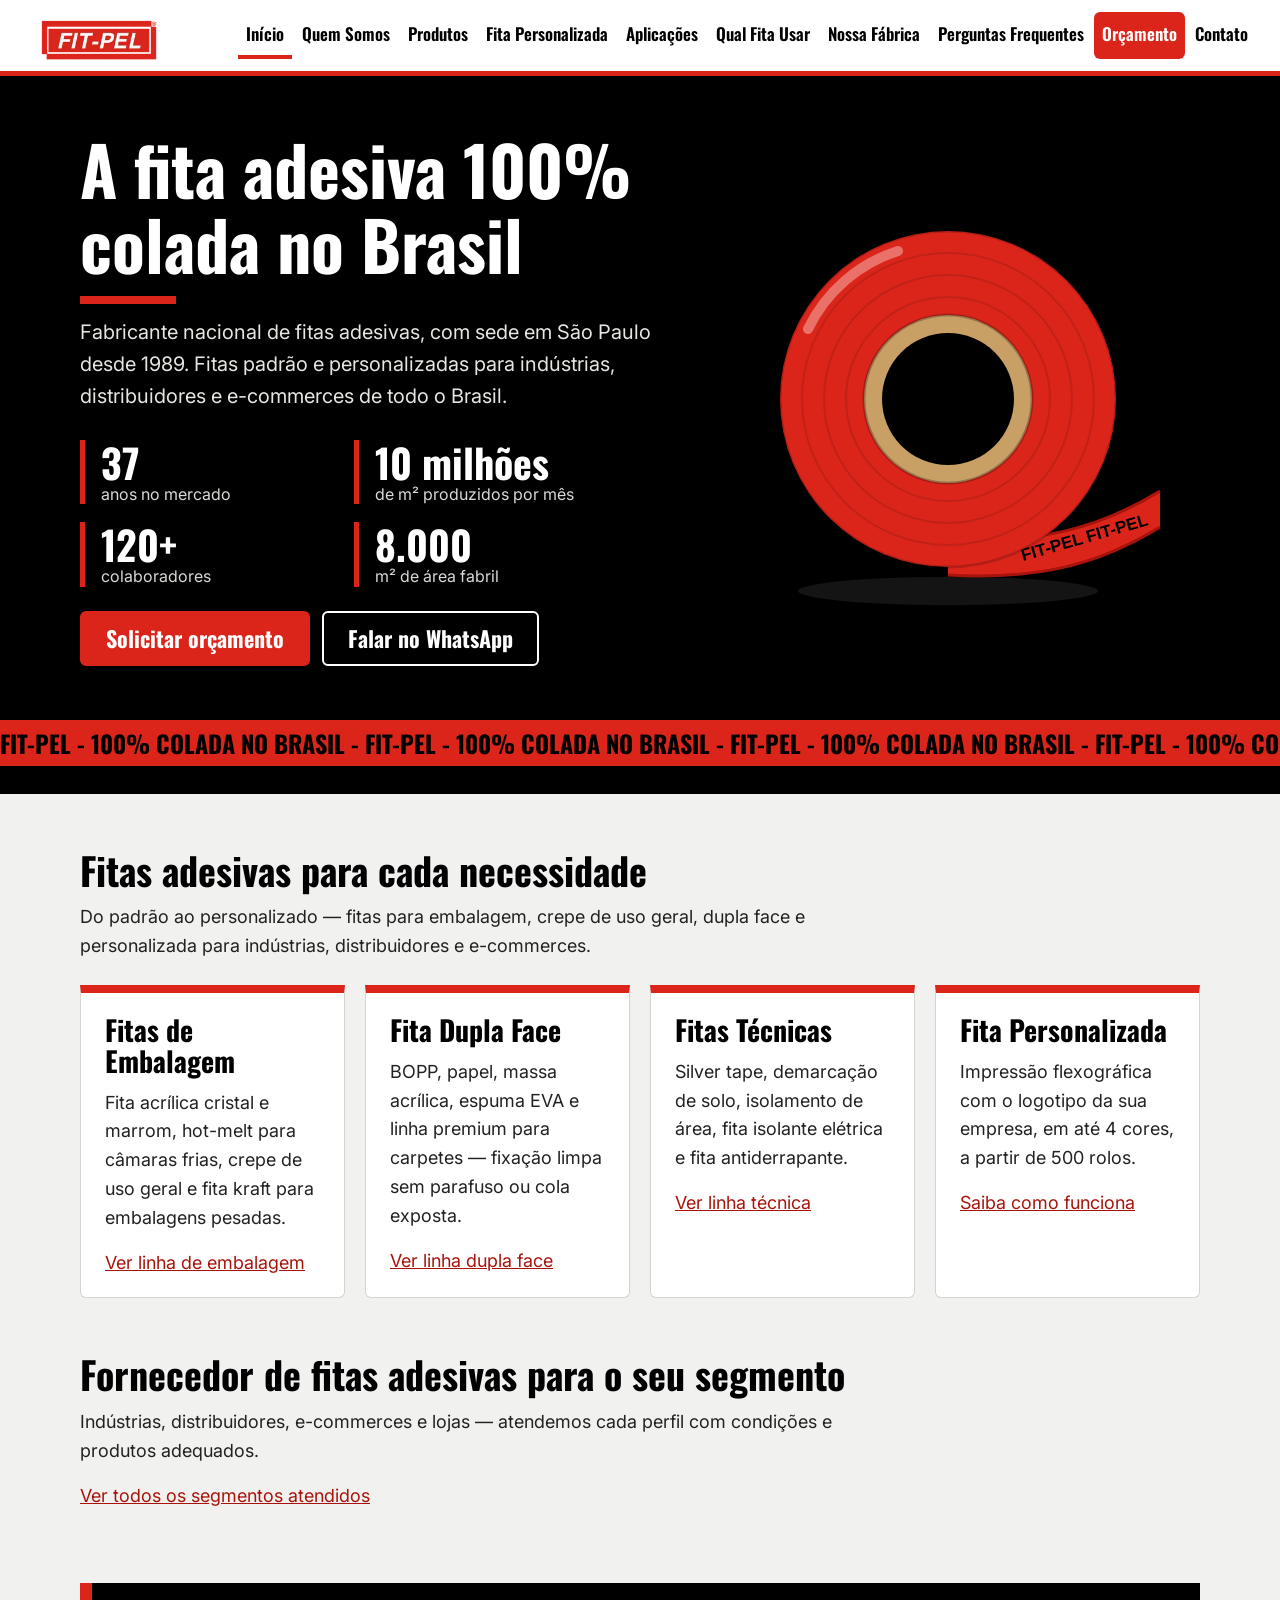
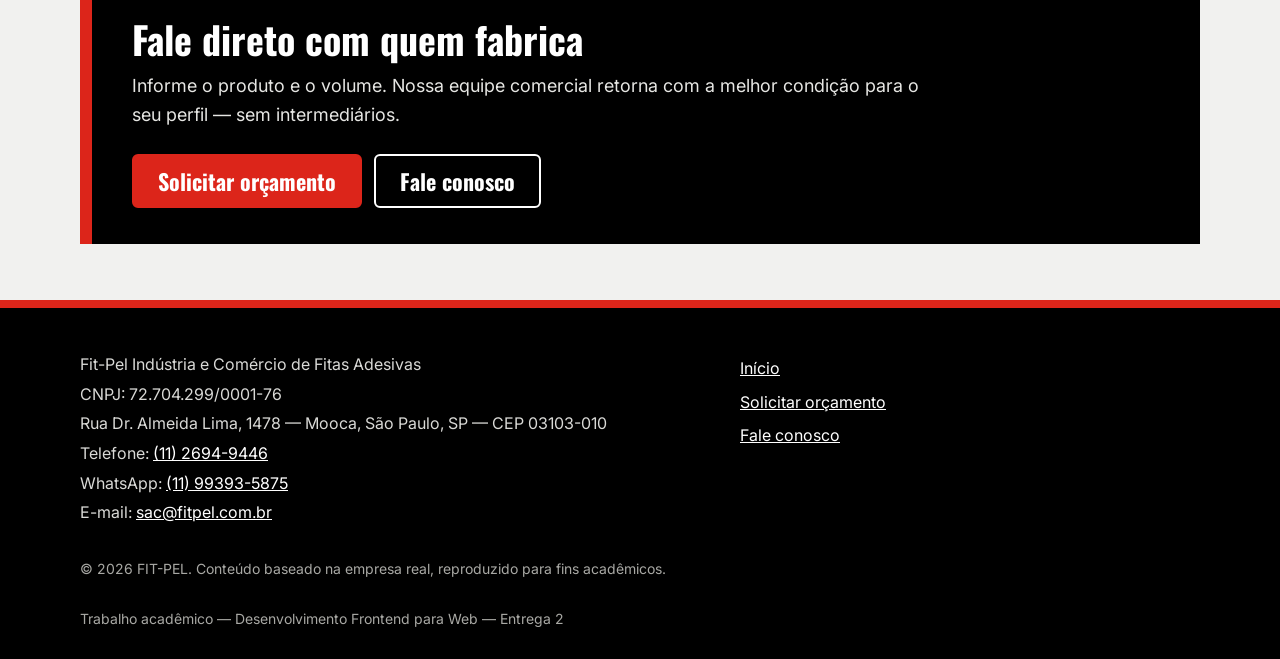
==== commit d5cd9daf: "style: troca fontes para Oswald e Inter" ====
--- a/index.html
+++ b/index.html
@@ -10,7 +10,7 @@
   <link rel="icon" type="image/svg+xml" href="assets/img/favicon.svg">
   <link rel="preconnect" href="https://fonts.googleapis.com">
   <link rel="preconnect" href="https://fonts.gstatic.com" crossorigin>
-  <link rel="stylesheet" href="https://fonts.googleapis.com/css2?family=Barlow+Condensed:wght@600;700&amp;family=Barlow:wght@400;600&amp;display=swap">
+  <link rel="stylesheet" href="https://fonts.googleapis.com/css2?family=Oswald:wght@600;700&amp;family=Inter:wght@400;600&amp;display=swap">
   <link rel="stylesheet" href="css/style.css">
   <script src="js/main.js" defer></script>
 </head>
--- a/css/style.css
+++ b/css/style.css
@@ -21,8 +21,8 @@
   --linha: #D6D4CF;
   --sucesso: #1B5E20;
 
-  --fonte-titulo: "Barlow Condensed", "Arial Narrow", Arial, sans-serif;
-  --fonte-texto: "Barlow", "Segoe UI", Arial, sans-serif;
+  --fonte-titulo: "Oswald", "Arial Narrow", Arial, sans-serif;
+  --fonte-texto: "Inter", "Segoe UI", Arial, sans-serif;
 }
 
 /* 2. BASE ------------------------------------------------------------------ */
@@ -155,9 +155,9 @@
 
 body > header nav a {
   display: block;
-  padding: 8px 9px;
-  font-family: var(--fonte-titulo);
-  font-size: 19px;
+  padding: 8px 8px;
+  font-family: var(--fonte-titulo);
+  font-size: 17px;
   font-weight: 600;
   color: var(--preto);
   text-decoration: none;
@@ -824,7 +824,7 @@
 }
 
 /* Menu vira botão "Menu" (só quando o JavaScript está ativo) */
-@media (max-width: 1239px) {
+@media (max-width: 1279px) {
   .js .menu-toggle {
     display: block;
   }
